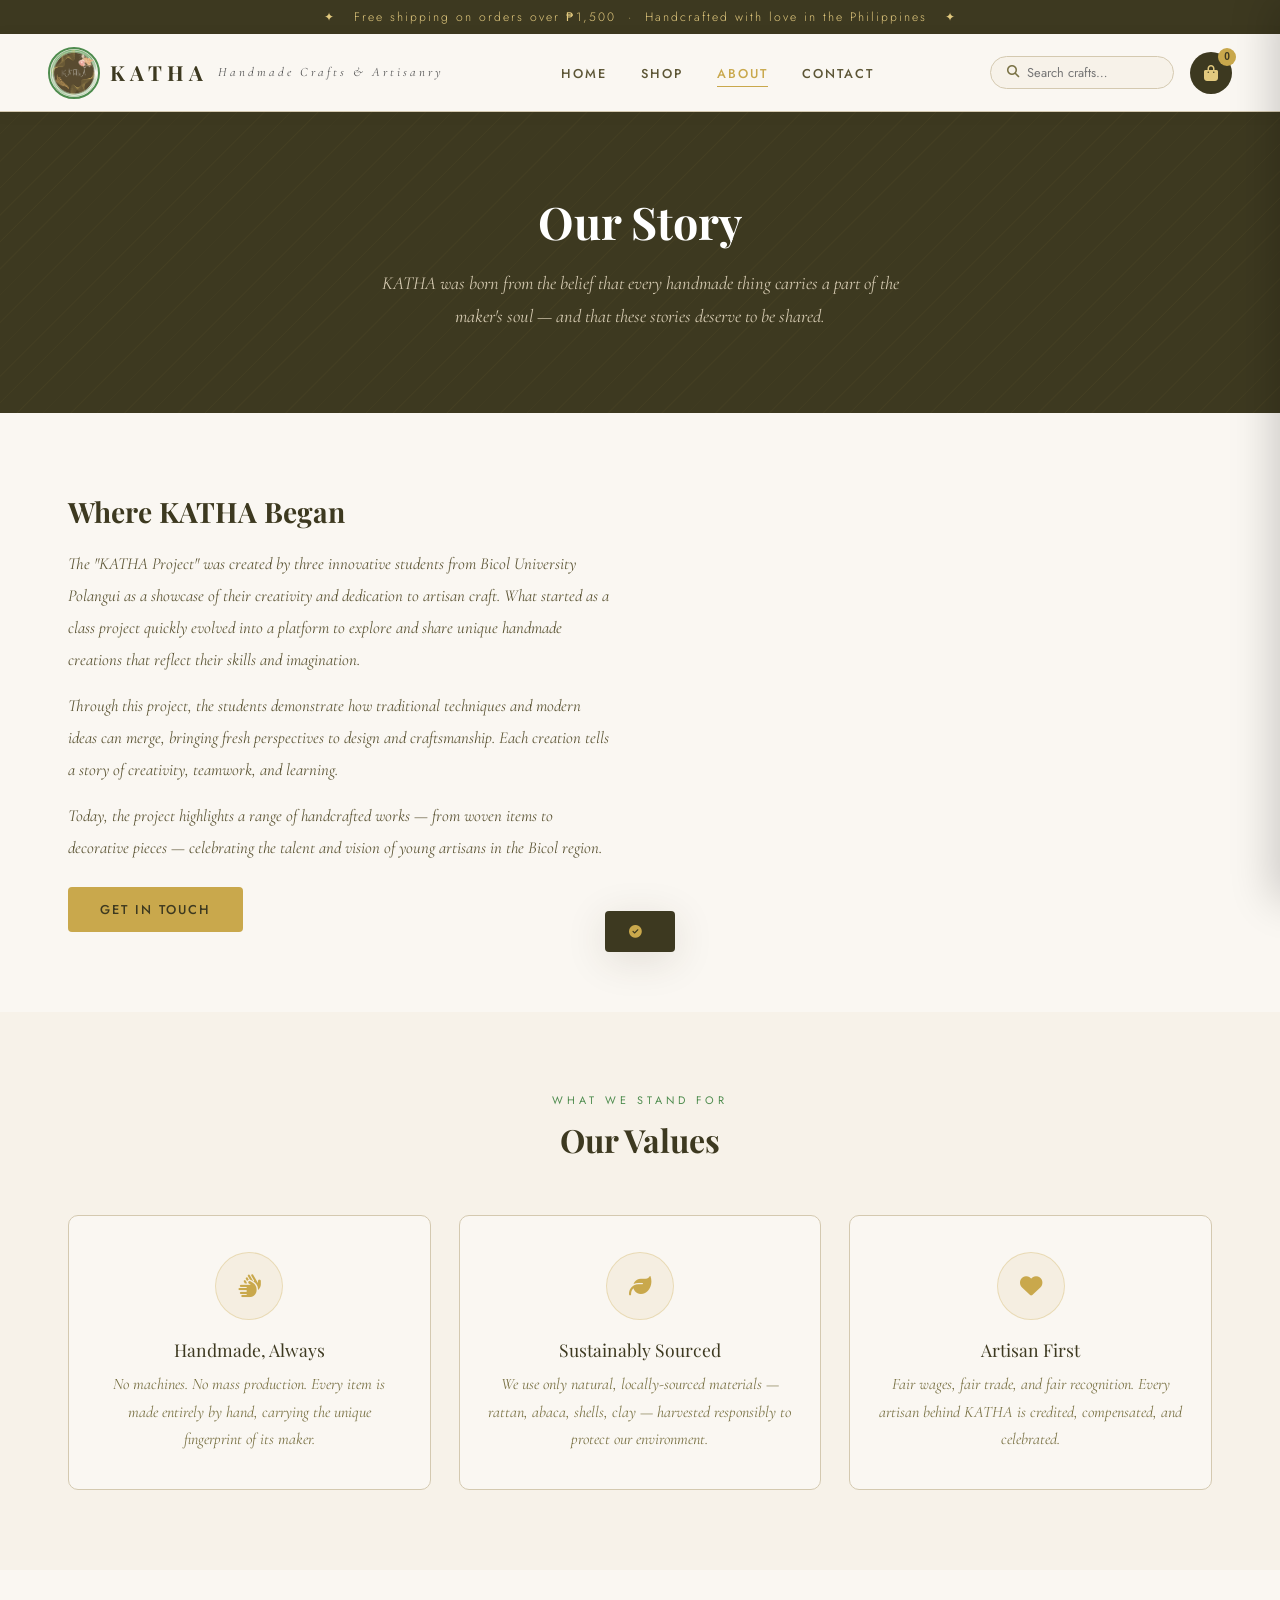
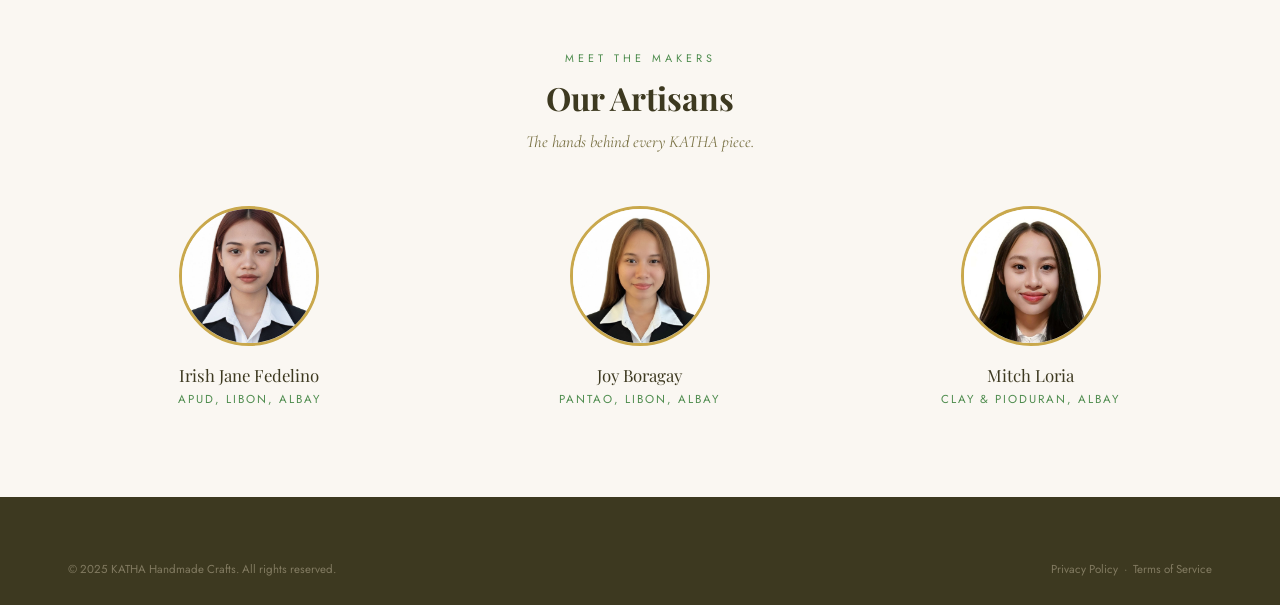
==== katha/about.html @ 9ccd76ae "Add files via upload" ====
<!DOCTYPE html>
<html lang="en">
<head>
<meta charset="UTF-8"/>
<meta name="viewport" content="width=device-width, initial-scale=1.0"/>
<title>About Us — KATHA</title>
<link href="https://fonts.googleapis.com/css2?family=Playfair+Display:ital,wght@0,400;0,600;0,700;1,400&family=Cormorant+Garamond:ital,wght@0,300;0,400;0,500;1,300&family=Jost:wght@300;400;500;600&display=swap" rel="stylesheet"/>
<link rel="stylesheet" href="https://cdnjs.cloudflare.com/ajax/libs/font-awesome/6.5.0/css/all.min.css"/>
<link rel="stylesheet" href="css/main.css"/>
<link rel="stylesheet" href="css/about.css"/>
</head>
<body>

<div class="top-bar">✦ &nbsp; Free shipping on orders over ₱1,500 &nbsp;·&nbsp; Handcrafted with love in the Philippines &nbsp; ✦</div>

<nav>
  <a class="nav-logo" href="index.html">
    <div>
      <img src="images/katha.png" class="logo-img" alt="KATHA Logo">
      <span class="logo-name">KATHA</span>
      <span class="logo-tagline">Handmade Crafts &amp; Artisanry</span>
    </div>
  </a>
  <ul class="nav-links">
    <li><a href="index.html">Home</a></li>
    <li><a href="shop.html">Shop</a></li>
    <li><a href="about.html" class="active">About</a></li>
    <li><a href="contact.html">Contact</a></li>
  </ul>
  <div class="nav-actions">
    <div class="nav-search">
      <i class="fas fa-search"></i>
      <input type="text" placeholder="Search crafts…"/>
    </div>
    <button class="cart-btn" onclick="toggleDrawer()">
      <i class="fas fa-shopping-bag"></i>
      <span class="cart-count" id="cartCount">0</span>
    </button>
  </div>
</nav>

<div class="about-hero">
  <div class="about-hero-waves"></div>
  <div class="wrap about-hero-content">
    <h1>Our Story</h1>
    <p>KATHA was born from the belief that every handmade thing carries a part of the maker's soul — and that these stories deserve to be shared.</p>
  </div>
</div>

<section class="about-story">
  <div class="wrap">
    <div class="about-story-grid">
      <div class="about-story-text">
        <h2>Where KATHA Began</h2>
        <p>The "KATHA Project" was created by three innovative students from Bicol University Polangui as a showcase of their creativity and dedication to artisan craft. What started as a class project quickly evolved into a platform to explore and share unique handmade creations that reflect their skills and imagination.</p>
        <p>Through this project, the students demonstrate how traditional techniques and modern ideas can merge, bringing fresh perspectives to design and craftsmanship. Each creation tells a story of creativity, teamwork, and learning.</p>
        <p>Today, the project highlights a range of handcrafted works — from woven items to decorative pieces — celebrating the talent and vision of young artisans in the Bicol region.</p>
        <a href="contact.html" class="btn-primary" style="margin-top:10px;">Get in Touch</a>
      </div>
    </div>
  </div>
</section>

<section class="about-values">
  <div class="wrap">
    <div class="section-head">
      <span class="section-eyebrow">What We Stand For</span>
      <h2 class="section-title">Our Values</h2>
    </div>
    <div class="values-grid">
      <div class="value-card"><div class="value-icon"><i class="fas fa-hands"></i></div><div class="value-title">Handmade, Always</div><p class="value-desc">No machines. No mass production. Every item is made entirely by hand, carrying the unique fingerprint of its maker.</p></div>
      <div class="value-card"><div class="value-icon"><i class="fas fa-leaf"></i></div><div class="value-title">Sustainably Sourced</div><p class="value-desc">We use only natural, locally-sourced materials — rattan, abaca, shells, clay — harvested responsibly to protect our environment.</p></div>
      <div class="value-card"><div class="value-icon"><i class="fas fa-heart"></i></div><div class="value-title">Artisan First</div><p class="value-desc">Fair wages, fair trade, and fair recognition. Every artisan behind KATHA is credited, compensated, and celebrated.</p></div>
    </div>
  </div>
</section>

<section class="artisan-section">
  <div class="wrap">
    <div class="section-head">
      <span class="section-eyebrow">Meet the Makers</span>
      <h2 class="section-title">Our Artisans</h2>
      <p class="section-sub">The hands behind every KATHA piece.</p>
    </div>
    <div class="artisan-grid">
      <div class="artisan-card">
        <img class="artisan-img" src="images/Irish.jpg" alt="Irish"/>
        <div class="artisan-name">Irish Jane Fedelino</div>
        <div class="artisan-craft">Apud, Libon, Albay</div>
      </div>
      <div class="artisan-card">
        <img class="artisan-img" src="images/Joy.jpg" alt="Luz"/>
        <div class="artisan-name">Joy Boragay</div>
        <div class="artisan-craft">Pantao, Libon, Albay</div>
      </div>
      <div class="artisan-card">
        <img class="artisan-img" src="images/Mitch.jpg" alt="Mang Ben"/>
        <div class="artisan-name">Mitch Loria</div>
        <div class="artisan-craft">Clay &amp; Pioduran, Albay</div>
      </div>
    </div>
  </div>
</section>

<footer>
  <div class="wrap">
    <div class="footer-bottom"><span>© 2025 KATHA Handmade Crafts. All rights reserved.</span><span>Privacy Policy &nbsp;·&nbsp; Terms of Service</span></div>
  </div>
</footer>

<!-- CART DRAWER -->
<div class="cart-overlay" id="cartOverlay" onclick="toggleDrawer()"></div>
<div class="cart-drawer" id="cartDrawer">
  <div class="cart-head"><div><h3>Your Bag</h3></div><button class="close-cart" onclick="toggleDrawer()"><i class="fas fa-times"></i></button></div>
  <div class="cart-drawer-items" id="drawerItems"><div class="cart-drawer-empty" id="drawerEmpty"><i class="fas fa-shopping-bag"></i><p>Your bag is empty.</p></div></div>
  <div class="cart-drawer-foot">
    <div class="cdf-row"><span>Subtotal</span><span id="drawerSubtotal">₱0</span></div>
    <div class="cdf-row"><span>Shipping</span><span id="drawerShipping">₱0</span></div>
    <div class="cdf-total"><span>Total</span><span id="drawerTotal">₱0</span></div>
    <button class="cdf-checkout" onclick="window.location.href='cart.html'">View Full Cart</button>
    <button class="cdf-view-cart" onclick="toggleDrawer()">Continue Shopping</button>
  </div>
</div>

<div class="toast" id="toast"><i class="fas fa-check-circle"></i><span id="toastMsg"></span></div>

<script src="js/products.js"></script>
<script src="js/cart.js"></script>
<script src="js/ui.js"></script>
</body>
</html>
---- katha/css/main.css ----
/* ════════════════════════════
   KATHA — main.css
   Variables, Nav, Footer,
   Shared Helpers, Cart Drawer,
   Toast, Responsive
════════════════════════════ */

:root {
  --olive: #5c5535; --olive-dark: #3d3920; --olive-mid: #7a7245;
  --green: #4e8c4e; --green-light: #6aaa6a;
  --gold: #c9a84c; --gold-light: #e2c97e;
  --cream: #f7f2e9; --pearl: #faf7f2;
  --brown-soft: #d4c9b0; --text-dark: #2a2710; --white: #ffffff;
  --shadow: 0 8px 40px rgba(60,55,30,0.13);
  --shadow-sm: 0 2px 12px rgba(60,55,30,0.10);
}
*, *::before, *::after { box-sizing: border-box; margin: 0; padding: 0; }
html { scroll-behavior: smooth; }
body { font-family: "Jost", sans-serif; background: var(--pearl); color: var(--text-dark); overflow-x: hidden; }
::-webkit-scrollbar { width: 5px; }
::-webkit-scrollbar-track { background: var(--cream); }
::-webkit-scrollbar-thumb { background: var(--gold); border-radius: 3px; }

/* TOP BAR */
.top-bar { background: var(--olive-dark); color: var(--gold-light); text-align: center; padding: 8px 20px; font-size: 0.76rem; letter-spacing: 2px; font-weight: 300; }

/* NAVBAR */
nav {
  position: sticky; top: 0; z-index: 1000;
  background: rgba(250,247,242,0.97); backdrop-filter: blur(14px);
  border-bottom: 1px solid var(--brown-soft);
  display: flex; align-items: center; justify-content: space-between;
  padding: 0 48px; height: 78px;
  box-shadow: var(--shadow-sm);
}
.nav-logo { display: flex; align-items: center; gap: 12px; text-decoration: none; cursor: pointer; }
.nav-logo img { width: 52px; height: 52px; border-radius: 50%; object-fit: cover; border: 2px solid var(--green); }
.logo-name { font-family: "Playfair Display", serif; font-size: 1.6rem; font-weight: 400; color: var(--olive-dark); letter-spacing: 5px; display: block; line-height: 1; }
.logo-tagline { font-family: "Cormorant Garamond", serif; font-size: 0.68rem; color: var(--olive-mid); letter-spacing: 3px; font-style: italic; display: block; }
.nav-links { display: flex; gap: 34px; list-style: none; }
.nav-links a {
  font-size: 0.8rem; letter-spacing: 2px; text-transform: uppercase;
  text-decoration: none; color: var(--olive); font-weight: 500;
  position: relative; padding-bottom: 4px; transition: color .25s; cursor: pointer;
}
.nav-links a::after { content:""; position:absolute; bottom:0; left:0; width:0; height:1.5px; background:var(--gold); transition:width .3s; }
.nav-links a:hover, .nav-links a.active { color: var(--gold); }
.nav-links a:hover::after, .nav-links a.active::after { width:100%; }
.nav-actions { display: flex; align-items: center; gap: 16px; }
.nav-search { display:flex; align-items:center; background:var(--cream); border:1px solid var(--brown-soft); border-radius:30px; padding:6px 16px; gap:8px; }
.nav-search input { border:none; background:transparent; font-family:"Jost",sans-serif; font-size:0.8rem; color:var(--olive-dark); width:130px; outline:none; }
.nav-search i { color:var(--olive-mid); font-size:0.78rem; }
.cart-btn { position:relative; background:var(--olive-dark); color:var(--gold-light); border:none; border-radius:50%; width:42px; height:42px; cursor:pointer; font-size:1rem; transition:background .25s, transform .2s; display:flex; align-items:center; justify-content:center; }
.cart-btn:hover { background:var(--green); transform:scale(1.08); }
.cart-count { position:absolute; top:-4px; right:-4px; background:var(--gold); color:var(--olive-dark); font-size:0.64rem; font-weight:700; width:18px; height:18px; border-radius:50%; display:flex; align-items:center; justify-content:center; }

/* SECTION HELPERS */
.wrap { max-width: 1240px; margin: 0 auto; padding: 0 48px; }
.section-head { text-align: center; margin-bottom: 54px; }
.section-eyebrow { display:block; font-size:0.68rem; letter-spacing:4px; text-transform:uppercase; color:var(--green); margin-bottom:10px; }
.section-title { font-family:"Playfair Display",serif; font-size:clamp(1.8rem,2.5vw,2.4rem); color:var(--olive-dark); margin-bottom:12px; }
.section-sub { font-family:"Cormorant Garamond",serif; font-size:1.05rem; color:var(--olive-mid); max-width:480px; margin:0 auto; font-style:italic; }
.btn-primary { background:var(--gold); color:var(--olive-dark); border:none; padding:13px 32px; border-radius:4px; font-family:"Jost",sans-serif; font-size:0.8rem; letter-spacing:2px; text-transform:uppercase; font-weight:500; cursor:pointer; transition:background .25s, transform .2s, box-shadow .25s; text-decoration:none; display:inline-block; }
.btn-primary:hover { background:var(--gold-light); transform:translateY(-2px); box-shadow:0 8px 24px rgba(201,168,76,0.35); }
.btn-outline { background:transparent; color:var(--olive); border:1.5px solid var(--brown-soft); padding:13px 32px; border-radius:4px; font-family:"Jost",sans-serif; font-size:0.8rem; letter-spacing:2px; text-transform:uppercase; cursor:pointer; transition:all .25s; text-decoration:none; display:inline-block; }
.btn-outline:hover { border-color:var(--olive-dark); color:var(--olive-dark); }

/* PRODUCT CARD (shared across shop + home) */
.product-card { background:var(--pearl); border-radius:10px; overflow:hidden; box-shadow:var(--shadow-sm); transition:transform .3s, box-shadow .3s; position:relative; cursor:pointer; }
.product-card:hover { transform:translateY(-5px); box-shadow:var(--shadow); }
.product-img-wrap { position:relative; overflow:hidden; aspect-ratio:1/1; background:var(--cream); }
.product-img-wrap img { width:100%; height:100%; object-fit:cover; transition:transform .5s; }
.product-card:hover .product-img-wrap img { transform:scale(1.06); }
.product-badge { position:absolute; top:12px; left:12px; background:var(--olive-dark); color:var(--gold-light); font-size:0.62rem; letter-spacing:2px; text-transform:uppercase; padding:4px 10px; border-radius:3px; }
.product-badge.new { background:var(--green); color:var(--white); }
.product-badge.sale { background:#b0522e; color:var(--white); }
.product-wishlist { position:absolute; top:12px; right:12px; width:32px; height:32px; background:var(--pearl); border-radius:50%; border:none; cursor:pointer; display:flex; align-items:center; justify-content:center; color:var(--olive-mid); font-size:0.85rem; transition:all .2s; opacity:0; transform:scale(0.8); box-shadow:var(--shadow-sm); }
.product-card:hover .product-wishlist { opacity:1; transform:scale(1); }
.product-wishlist:hover, .product-wishlist.liked { color:#c0392b; opacity:1; transform:scale(1); }
.product-quick { position:absolute; bottom:0; left:0; right:0; background:rgba(61,57,32,0.92); color:var(--gold-light); border:none; padding:11px; font-family:"Jost",sans-serif; font-size:0.72rem; letter-spacing:2px; text-transform:uppercase; cursor:pointer; transform:translateY(100%); transition:transform .3s; }
.product-card:hover .product-quick { transform:translateY(0); }
.product-info { padding:18px 20px 20px; }
.product-category { font-size:0.65rem; letter-spacing:2.5px; text-transform:uppercase; color:var(--green); margin-bottom:5px; }
.product-name { font-family:"Playfair Display",serif; font-size:1rem; color:var(--olive-dark); margin-bottom:5px; line-height:1.3; }
.product-desc { font-family:"Cormorant Garamond",serif; font-size:0.88rem; color:var(--olive-mid); font-style:italic; margin-bottom:9px; line-height:1.5; }
.product-materials { display:flex; flex-wrap:wrap; gap:4px; margin-bottom:10px; }
.material-tag { background:rgba(92,85,53,0.1); color:var(--olive); font-size:0.62rem; letter-spacing:1px; text-transform:uppercase; padding:2px 8px; border-radius:20px; border:1px solid rgba(92,85,53,0.15); }
.product-rating { display:flex; align-items:center; gap:5px; margin-bottom:12px; }
.stars { color:var(--gold); font-size:0.78rem; }
.rating-count { font-size:0.7rem; color:var(--olive-mid); }
.product-footer { display:flex; align-items:center; justify-content:space-between; gap:10px; }
.product-price { font-family:"Playfair Display",serif; font-size:1.15rem; color:var(--olive-dark); font-weight:600; }
.old-price { font-size:0.82rem; color:var(--olive-mid); text-decoration:line-through; font-family:"Jost",sans-serif; font-weight:300; margin-right:5px; }
.add-to-cart { background:var(--olive-dark); color:var(--gold-light); border:none; padding:9px 16px; border-radius:4px; font-family:"Jost",sans-serif; font-size:0.68rem; letter-spacing:1.5px; text-transform:uppercase; cursor:pointer; transition:background .2s, transform .2s; white-space:nowrap; }
.add-to-cart:hover { background:var(--green); }
.add-to-cart.added { background:var(--green); }

/* FOOTER */
footer { background:var(--olive-dark); color:var(--brown-soft); padding:64px 0 28px; }
.footer-grid { display:grid; grid-template-columns:1.8fr 1fr 1fr 1fr; gap:44px; margin-bottom:50px; padding-bottom:50px; border-bottom:1px solid rgba(212,201,176,0.12); }
.footer-logo-wrap { display:flex; align-items:center; gap:12px; margin-bottom:14px; }
.footer-logo-wrap img { width:46px; height:46px; border-radius:50%; border:2px solid var(--green); }
.footer-about { font-family:"Cormorant Garamond",serif; font-size:0.92rem; color:var(--brown-soft); font-style:italic; line-height:1.7; margin-bottom:20px; }
.social-links { display:flex; gap:10px; }
.social-link { width:34px; height:34px; border-radius:50%; border:1px solid rgba(201,168,76,0.25); display:flex; align-items:center; justify-content:center; color:var(--brown-soft); font-size:0.82rem; text-decoration:none; transition:all .25s; cursor:pointer; }
.social-link:hover { background:var(--gold); border-color:var(--gold); color:var(--olive-dark); }
.footer-col h4 { font-family:"Playfair Display",serif; font-size:0.95rem; color:var(--white); margin-bottom:18px; letter-spacing:1px; }
.footer-col ul { list-style:none; }
.footer-col ul li { margin-bottom:9px; }
.footer-col ul li a { text-decoration:none; color:var(--brown-soft); font-size:0.8rem; letter-spacing:0.5px; transition:color .2s; cursor:pointer; }
.footer-col ul li a:hover { color:var(--gold-light); }
.payment-icons { display:flex; gap:7px; margin-top:14px; flex-wrap:wrap; }
.payment-icon { background:rgba(255,255,255,0.07); border:1px solid rgba(255,255,255,0.1); border-radius:4px; padding:4px 9px; font-size:0.62rem; letter-spacing:1px; color:var(--brown-soft); text-transform:uppercase; }
.footer-bottom { display:flex; justify-content:space-between; align-items:center; font-size:0.72rem; color:rgba(212,201,176,0.45); flex-wrap:wrap; gap:10px; }

/* CART DRAWER */
.cart-overlay { position:fixed; inset:0; background:rgba(30,28,14,0.55); z-index:2000; opacity:0; pointer-events:none; transition:opacity .3s; backdrop-filter:blur(3px); }
.cart-overlay.open { opacity:1; pointer-events:all; }
.cart-drawer { position:fixed; top:0; right:0; width:390px; height:100vh; background:var(--pearl); z-index:2001; transform:translateX(100%); transition:transform .35s cubic-bezier(.4,0,.2,1); display:flex; flex-direction:column; box-shadow:-8px 0 40px rgba(0,0,0,0.18); }
.cart-drawer.open { transform:translateX(0); }
.cart-head { padding:22px 26px; border-bottom:1px solid var(--brown-soft); display:flex; align-items:center; justify-content:space-between; background:var(--cream); }
.cart-head h3 { font-family:"Playfair Display",serif; font-size:1.15rem; color:var(--olive-dark); }
.close-cart { background:none; border:none; font-size:1.1rem; color:var(--olive-mid); cursor:pointer; padding:4px; transition:color .2s; }
.close-cart:hover { color:var(--olive-dark); }
.cart-drawer-items { flex:1; overflow-y:auto; padding:18px 26px; }
.cart-drawer-empty { text-align:center; padding:60px 20px; color:var(--olive-mid); }
.cart-drawer-empty i { font-size:2.4rem; color:var(--brown-soft); margin-bottom:12px; display:block; }
.cart-drawer-item { display:flex; gap:13px; padding:14px 0; border-bottom:1px solid rgba(212,201,176,0.4); }
.cart-drawer-item img { width:68px; height:68px; border-radius:6px; object-fit:cover; flex-shrink:0; }
.cdi-info { flex:1; }
.cdi-name { font-family:"Playfair Display",serif; font-size:0.88rem; color:var(--olive-dark); margin-bottom:3px; }
.cdi-price { font-size:0.8rem; color:var(--olive-mid); margin-bottom:7px; }
.cdi-qty { display:flex; align-items:center; gap:7px; }
.cdi-qty button { width:22px; height:22px; border-radius:50%; border:1px solid var(--brown-soft); background:var(--cream); cursor:pointer; font-size:0.8rem; color:var(--olive); display:flex; align-items:center; justify-content:center; transition:all .2s; }
.cdi-qty button:hover { background:var(--olive-dark); color:var(--gold-light); border-color:var(--olive-dark); }
.cdi-qty span { font-size:0.8rem; font-weight:500; color:var(--olive-dark); min-width:18px; text-align:center; }
.cdi-remove { background:none; border:none; color:var(--brown-soft); font-size:0.78rem; cursor:pointer; align-self:flex-start; padding:3px; transition:color .2s; }
.cdi-remove:hover { color:#c0392b; }
.cart-drawer-foot { padding:20px 26px; border-top:1px solid var(--brown-soft); background:var(--cream); }
.cdf-row { display:flex; justify-content:space-between; font-size:0.82rem; color:var(--olive-mid); margin-bottom:7px; }
.cdf-total { display:flex; justify-content:space-between; font-family:"Playfair Display",serif; font-size:1.1rem; color:var(--olive-dark); font-weight:600; margin:12px 0 16px; }
.cdf-checkout { width:100%; background:var(--olive-dark); color:var(--gold-light); border:none; padding:14px; border-radius:4px; font-family:"Jost",sans-serif; font-size:0.76rem; letter-spacing:2.5px; text-transform:uppercase; cursor:pointer; transition:background .25s; margin-bottom:9px; }
.cdf-checkout:hover { background:var(--green); }
.cdf-view-cart { width:100%; background:transparent; color:var(--olive-mid); border:1px solid var(--brown-soft); padding:11px; border-radius:4px; font-family:"Jost",sans-serif; font-size:0.72rem; letter-spacing:2px; text-transform:uppercase; cursor:pointer; transition:all .2s; }
.cdf-view-cart:hover { border-color:var(--olive-dark); color:var(--olive-dark); }

/* TOAST */
.toast { position:fixed; bottom:28px; left:50%; transform:translateX(-50%) translateY(80px); background:var(--olive-dark); color:var(--gold-light); padding:11px 24px; border-radius:4px; font-family:"Jost",sans-serif; font-size:0.8rem; letter-spacing:1px; z-index:9999; transition:transform .35s cubic-bezier(.4,0,.2,1); box-shadow:var(--shadow); white-space:nowrap; }
.toast.show { transform:translateX(-50%) translateY(0); }
.toast i { color:var(--gold); margin-right:8px; }

/* BREADCRUMB */
.breadcrumb { display:flex; align-items:center; gap:8px; font-size:0.74rem; color:var(--brown-soft); justify-content:center; margin-top:12px; letter-spacing:1px; }
.breadcrumb span.sep { color:var(--gold); }
.breadcrumb span.cur { color:var(--gold-light); }

/* RESPONSIVE */
@media(max-width:1024px) {
  nav { padding:0 24px; }
  .wrap { padding:0 24px; }
  .footer-grid { grid-template-columns:1fr 1fr; }
}
@media(max-width:640px) {
  nav { padding:0 16px; }
  .nav-links { display:none; }
  .wrap { padding:0 18px; }
  .cart-drawer { width:100%; }
  .footer-grid { grid-template-columns:1fr; }
}
.nav-logo > div {
  display: flex;
  align-items: center; /* vertically centers logo + text */
  gap: 10px; /* space between image and text */
}

.logo-img {
  height: 50px; /* adjust to desired size */
  width: auto;
}

.logo-name {
  font-weight: 700;
  font-size: 1.3rem;
  line-height: 1;
}

.logo-tagline {
  font-size: 0.8rem;
  color: #555;
  line-height: 1;
}
---- katha/css/about.css ----
/* ════════════════════════════
   KATHA — about.css
════════════════════════════ */
.about-hero { background:var(--olive-dark); padding:80px 0; position:relative; overflow:hidden; text-align:center; }
.about-hero-waves { position:absolute; inset:0; opacity:0.05; background:repeating-linear-gradient(-45deg,var(--gold) 0px,transparent 1px,transparent 18px,var(--gold) 19px,transparent 20px,transparent 38px); }
.about-hero-content { position:relative; z-index:2; }
.about-hero h1 { font-family:"Playfair Display",serif; font-size:clamp(2.2rem,3.5vw,3.2rem); color:var(--white); margin-bottom:16px; }
.about-hero p { font-family:"Cormorant Garamond",serif; font-size:1.15rem; color:var(--brown-soft); font-style:italic; max-width:540px; margin:0 auto; line-height:1.8; }
.about-story { padding:80px 0; background:var(--pearl); }
.about-story-grid { display:grid; grid-template-columns:1fr 1fr; gap:60px; align-items:center; }
.about-story-img { border-radius:10px; overflow:hidden; aspect-ratio:4/3; }
.about-story-img img { width:100%; height:100%; object-fit:cover; }
.about-story-text h2 { font-family:"Playfair Display",serif; font-size:clamp(1.6rem,2.2vw,2rem); color:var(--olive-dark); margin-bottom:18px; }
.about-story-text p { font-family:"Cormorant Garamond",serif; font-size:1.05rem; color:var(--olive); line-height:1.9; margin-bottom:14px; font-style:italic; }
.about-values { padding:80px 0; background:var(--cream); }
.values-grid { display:grid; grid-template-columns:repeat(3,1fr); gap:28px; }
.value-card { background:var(--pearl); border-radius:10px; padding:36px 28px; border:1px solid var(--brown-soft); text-align:center; transition:box-shadow .3s, transform .3s; }
.value-card:hover { box-shadow:var(--shadow); transform:translateY(-4px); }
.value-icon { width:68px; height:68px; background:rgba(201,168,76,0.1); border:1.5px solid rgba(201,168,76,0.3); border-radius:50%; display:flex; align-items:center; justify-content:center; margin:0 auto 18px; font-size:1.4rem; color:var(--gold); }
.value-title { font-family:"Playfair Display",serif; font-size:1.1rem; color:var(--olive-dark); margin-bottom:10px; }
.value-desc { font-family:"Cormorant Garamond",serif; font-size:1rem; color:var(--olive-mid); line-height:1.7; font-style:italic; }
.artisan-section { padding:80px 0; background:var(--pearl); }
.artisan-grid { display:grid; grid-template-columns:repeat(3,1fr); gap:28px; }
.artisan-card { text-align:center; }
.artisan-img { width:140px; height:140px; border-radius:50%; object-fit:cover; margin:0 auto 18px; border:3px solid var(--gold); display:block; }
.artisan-name { font-family:"Playfair Display",serif; font-size:1.05rem; color:var(--olive-dark); margin-bottom:5px; }
.artisan-craft { font-size:0.72rem; letter-spacing:2px; text-transform:uppercase; color:var(--green); margin-bottom:10px; }
.artisan-bio { font-family:"Cormorant Garamond",serif; font-size:0.95rem; color:var(--olive-mid); line-height:1.7; font-style:italic; }

@media(max-width:1024px) {
  .values-grid { grid-template-columns:1fr 1fr; }
  .artisan-grid { grid-template-columns:1fr 1fr; }
  .about-story-grid { grid-template-columns:1fr; }
}
@media(max-width:640px) {
  .values-grid, .artisan-grid { grid-template-columns:1fr; }
}
.nav-logo > div {
  display: flex;
  align-items: center; /* vertically centers logo + text */
  gap: 10px; /* space between image and text */
}

.logo-img {
  height: 50px; /* adjust to desired size */
  width: auto;
}

.logo-name {
  font-weight: 700;
  font-size: 1.3rem;
  line-height: 1;
}

.logo-tagline {
  font-size: 0.8rem;
  color: #555;
  line-height: 1;
}
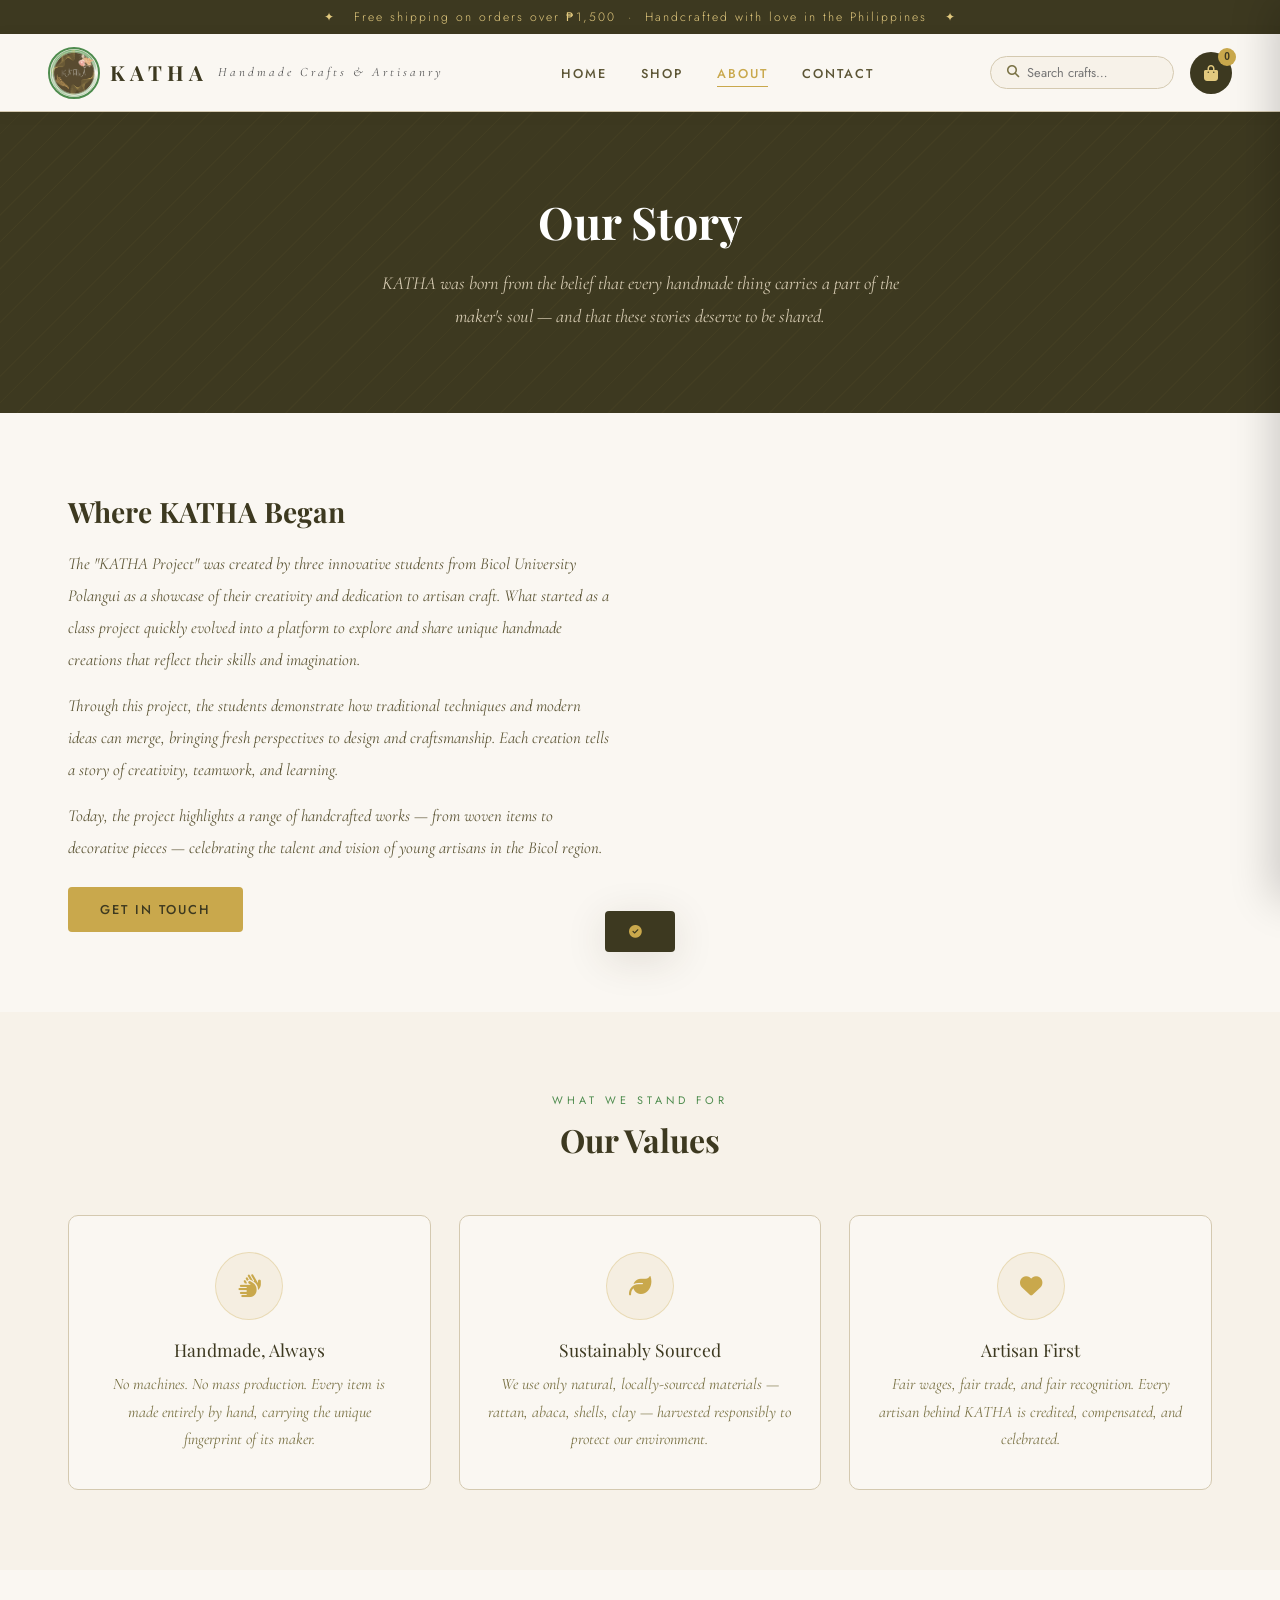
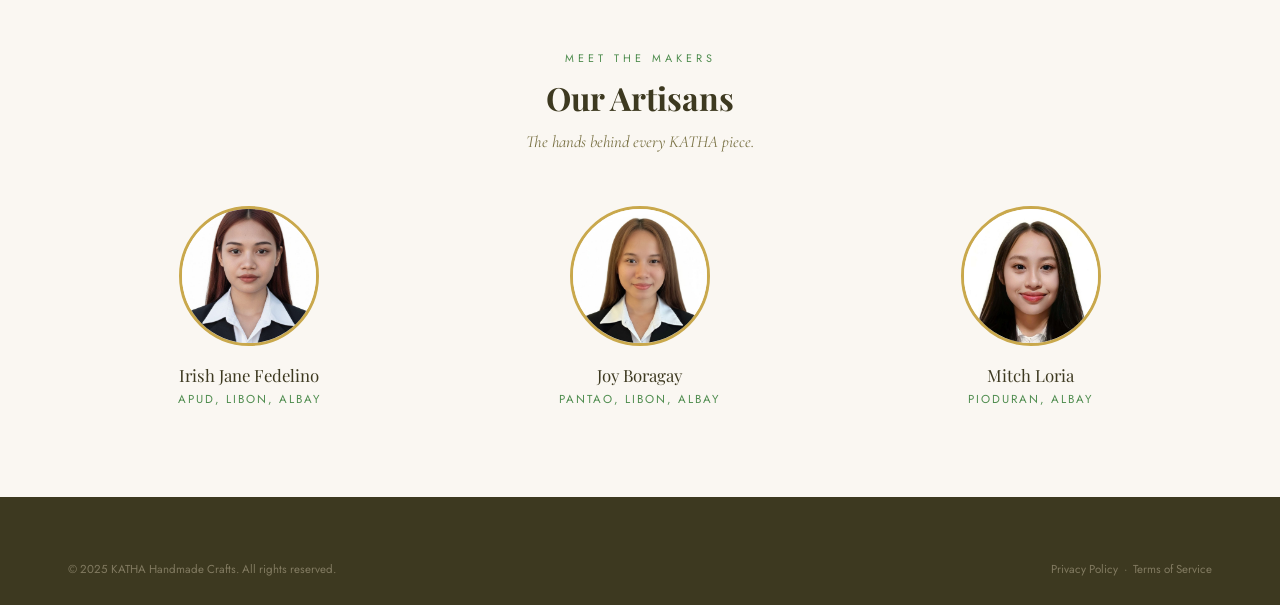
==== commit 115c7d9b: "Update about.html" ====
--- a/katha/about.html
+++ b/katha/about.html
@@ -96,7 +96,7 @@
       <div class="artisan-card">
         <img class="artisan-img" src="images/Mitch.jpg" alt="Mang Ben"/>
         <div class="artisan-name">Mitch Loria</div>
-        <div class="artisan-craft">Clay &amp; Pioduran, Albay</div>
+        <div class="artisan-craft">Pioduran, Albay</div>
       </div>
     </div>
   </div>
